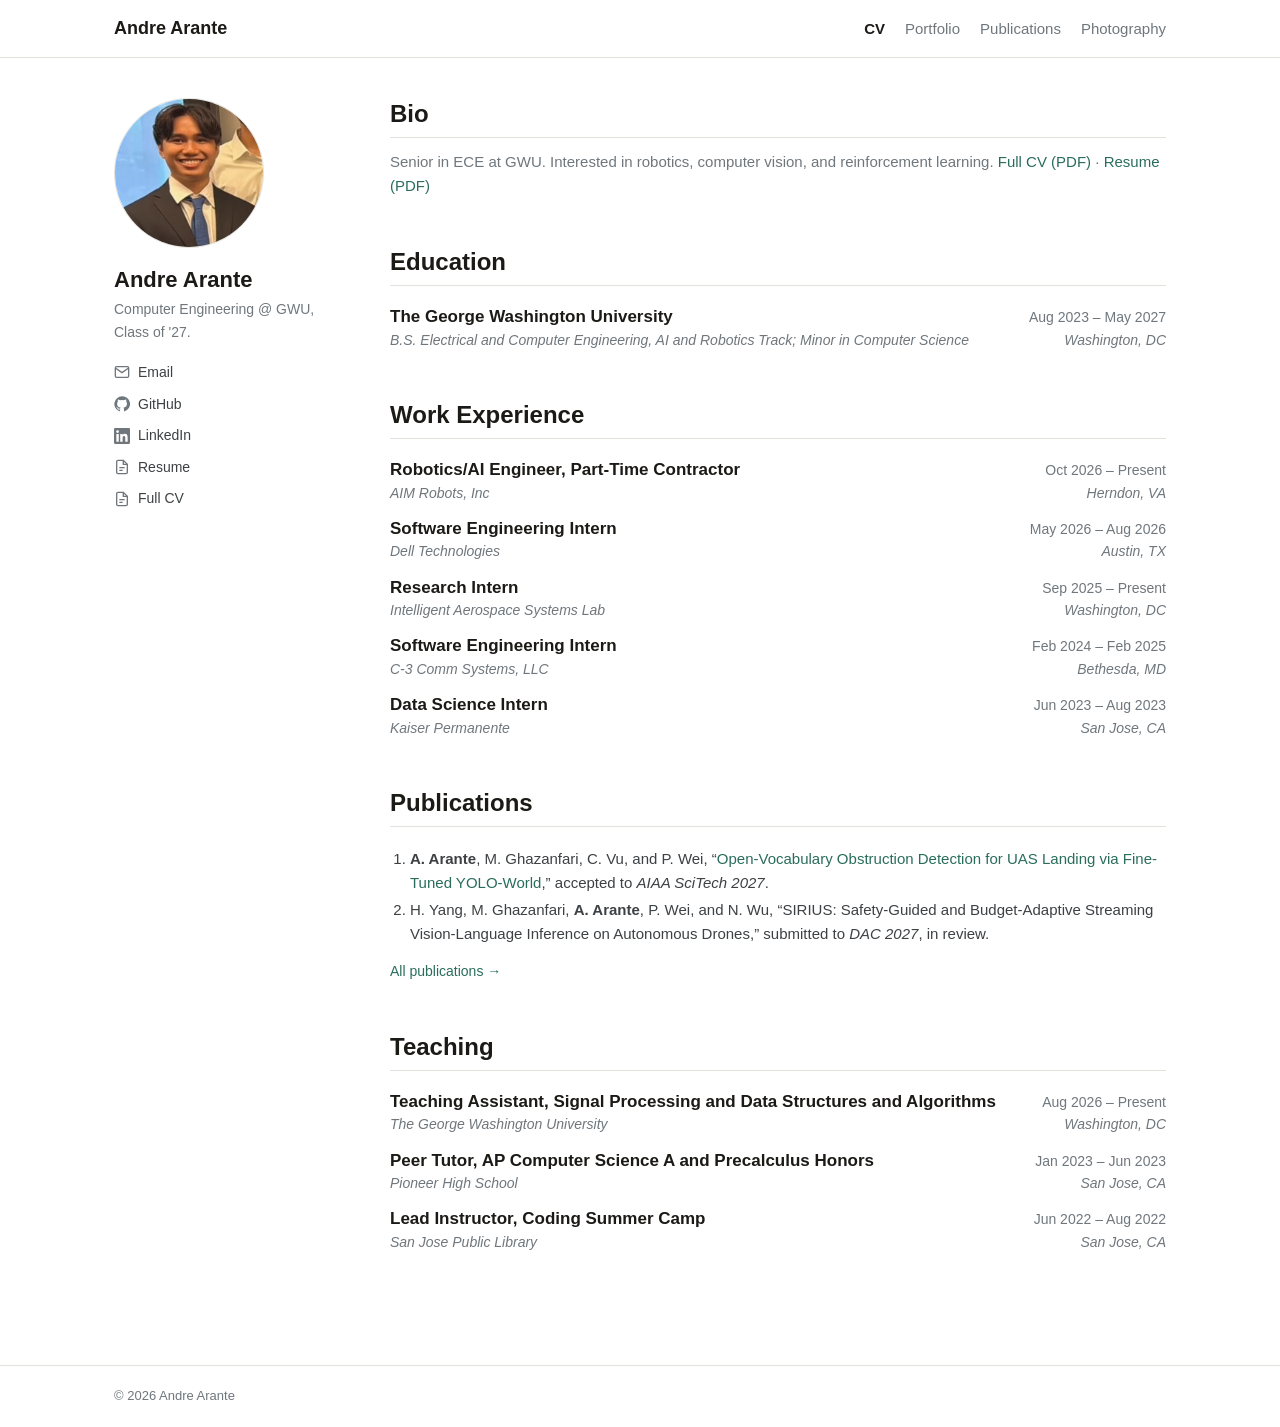
==== index.html @ ffe546f9 "Remove M.S. entry from CV education Co-Authored-By: Claude Opus 5.5 <noreply@anthropic.com>" ====
<!DOCTYPE html>
<html lang="en">
<head>
<meta charset="UTF-8">
<meta name="viewport" content="width=device-width, initial-scale=1.0">
<title>Andre Arante</title>
<meta name="description" content="Andre Arante: CV. Electrical & Computer Engineering at GWU; robot learning, computer vision, and reinforcement learning.">
<script src="assets/theme.js"></script>
<link rel="stylesheet" href="assets/site.css">
</head>
<body>

<nav>
  <div class="nav-inner">
    <a class="nav-name" href="./">Andre Arante</a>
    <ul class="nav-links">
      <li><a href="./" aria-current="page">CV</a></li>
      <li><a href="portfolio.html">Portfolio</a></li>
      <li><a href="publications.html">Publications</a></li>
      <li><a href="photography.html">Photography</a></li>
    </ul>
  </div>
</nav>

<div class="page">
  <aside class="sidebar">
    <!-- Drop a square photo at assets/headshot.jpg and it replaces the initials. -->
    <div class="avatar"><img src="assets/headshot.jpg" alt="Andre Arante" onerror="this.remove()"><span>AA</span></div>
    <h3 class="author-name">Andre Arante</h3>
    <p class="author-bio">Computer Engineering @ GWU, Class of '27.</p>
    <ul class="author-links">
      <li><a href="mailto:andrearante12@gmail.com"><svg viewBox="0 0 24 24" fill="none" stroke="currentColor" stroke-width="2"><rect x="2" y="4" width="20" height="16" rx="2"/><path d="M22 6l-10 7L2 6"/></svg>Email</a></li>
      <li><a href="https://github.com/andrearante12" target="_blank" rel="noopener"><svg viewBox="0 0 24 24" fill="currentColor"><path d="M12 .5a11.5 11.5 0 00-3.64 22.41c.58.1.79-.25.79-.56v-2c-3.2.7-3.88-1.37-3.88-1.37-.52-1.33-1.28-1.69-1.28-1.69-1.05-.72.08-.7.08-.7 1.16.08 1.77 1.19 1.77 1.19 1.03 1.77 2.7 1.26 3.36.96.1-.75.4-1.26.73-1.55-2.55-.29-5.24-1.28-5.24-5.69 0-1.26.45-2.29 1.19-3.1-.12-.29-.52-1.46.11-3.05 0 0 .97-.31 3.17 1.18a11 11 0 015.77 0c2.2-1.49 3.17-1.18 3.17-1.18.63 1.59.23 2.76.11 3.05.74.81 1.19 1.84 1.19 3.1 0 4.42-2.7 5.4-5.26 5.68.41.36.78 1.06.78 2.14v3.17c0 .31.21.67.8.56A11.5 11.5 0 0012 .5z"/></svg>GitHub</a></li>
      <li><a href="https://www.linkedin.com/in/andre-arante" target="_blank" rel="noopener"><svg viewBox="0 0 24 24" fill="currentColor"><path d="M20.45 20.45h-3.56v-5.57c0-1.33-.02-3.04-1.85-3.04-1.85 0-2.14 1.45-2.14 2.94v5.67H9.35V9h3.41v1.56h.05c.48-.9 1.64-1.85 3.37-1.85 3.6 0 4.27 2.37 4.27 5.46v6.28zM5.34 7.43a2.06 2.06 0 110-4.13 2.06 2.06 0 010 4.13zM7.12 20.45H3.56V9h3.56v11.45zM22.22 0H1.77C.79 0 0 .77 0 1.73v20.54C0 23.23.79 24 1.77 24h20.45c.98 0 1.78-.77 1.78-1.73V1.73C24 .77 23.2 0 22.22 0z"/></svg>LinkedIn</a></li>
      <li><a href="resume/resume.pdf?v=28ce06a" target="_blank" rel="noopener"><svg viewBox="0 0 24 24" fill="none" stroke="currentColor" stroke-width="2"><path d="M14 2H6a2 2 0 00-2 2v16a2 2 0 002 2h12a2 2 0 002-2V8z"/><path d="M14 2v6h6M8 13h8M8 17h5"/></svg>Resume</a></li>
      <li><a href="resume/cv.pdf?v=20261120" target="_blank" rel="noopener"><svg viewBox="0 0 24 24" fill="none" stroke="currentColor" stroke-width="2"><path d="M14 2H6a2 2 0 00-2 2v16a2 2 0 002 2h12a2 2 0 002-2V8z"/><path d="M14 2v6h6M8 13h8M8 17h5"/></svg>Full CV</a></li>
    </ul>
  </aside>

  <main>
    <section>
      <h1 class="section-title">Bio</h1>
      <p class="cv-lead">Senior in ECE at GWU. Interested in robotics, computer vision, and reinforcement learning. <a href="resume/cv.pdf?v=20261120" target="_blank" rel="noopener">Full CV (PDF)</a> · <a href="resume/resume.pdf?v=28ce06a" target="_blank" rel="noopener">Resume (PDF)</a></p>
    </section>

    <section>
      <h2 class="section-title">Education</h2>
      <div class="cv-entry">
        <div class="cv-head"><h3 class="cv-title">The George Washington University</h3><span class="cv-date">Aug 2023 – May 2027</span></div>
        <p class="cv-sub"><span>B.S. Electrical and Computer Engineering, AI and Robotics Track; Minor in Computer Science</span><span>Washington, DC</span></p>
      </div>
    </section>

    <section>
      <h2 class="section-title">Work Experience</h2>
      <div class="cv-entry">
        <div class="cv-head"><h3 class="cv-title">Robotics/AI Engineer, Part-Time Contractor</h3><span class="cv-date">Oct 2026 – Present</span></div>
        <p class="cv-sub"><span>AIM Robots, Inc</span><span>Herndon, VA</span></p>
      </div>
      <div class="cv-entry">
        <div class="cv-head"><h3 class="cv-title">Software Engineering Intern</h3><span class="cv-date">May 2026 – Aug 2026</span></div>
        <p class="cv-sub"><span>Dell Technologies</span><span>Austin, TX</span></p>
      </div>
      <div class="cv-entry">
        <div class="cv-head"><h3 class="cv-title">Research Intern</h3><span class="cv-date">Sep 2025 – Present</span></div>
        <p class="cv-sub"><span>Intelligent Aerospace Systems Lab</span><span>Washington, DC</span></p>
      </div>
      <div class="cv-entry">
        <div class="cv-head"><h3 class="cv-title">Software Engineering Intern</h3><span class="cv-date">Feb 2024 – Feb 2025</span></div>
        <p class="cv-sub"><span>C-3 Comm Systems, LLC</span><span>Bethesda, MD</span></p>
      </div>
      <div class="cv-entry">
        <div class="cv-head"><h3 class="cv-title">Data Science Intern</h3><span class="cv-date">Jun 2023 – Aug 2023</span></div>
        <p class="cv-sub"><span>Kaiser Permanente</span><span>San Jose, CA</span></p>
      </div>
    </section>

    <section>
      <h2 class="section-title">Publications</h2>
      <ol class="cv-entry" style="padding-left:20px;font-size:15px">
        <li><b>A. Arante</b>, M. Ghazanfari, C. Vu, and P. Wei, “<a href="projects/uas-detection.html">Open-Vocabulary Obstruction Detection for UAS Landing via Fine-Tuned YOLO-World</a>,” accepted to <i>AIAA SciTech 2027</i>.</li>
        <li>H. Yang, M. Ghazanfari, <b>A. Arante</b>, P. Wei, and N. Wu, “SIRIUS: Safety-Guided and Budget-Adaptive Streaming Vision-Language Inference on Autonomous Drones,” submitted to <i>DAC 2027</i>, in review.</li>
      </ol>
      <p class="more"><a href="publications.html">All publications →</a></p>
    </section>

    <section>
      <h2 class="section-title">Teaching</h2>
      <div class="cv-entry">
        <div class="cv-head"><h3 class="cv-title">Teaching Assistant, Signal Processing and Data Structures and Algorithms</h3><span class="cv-date">Aug 2026 – Present</span></div>
        <p class="cv-sub"><span>The George Washington University</span><span>Washington, DC</span></p>
      </div>
      <div class="cv-entry">
        <div class="cv-head"><h3 class="cv-title">Peer Tutor, AP Computer Science A and Precalculus Honors</h3><span class="cv-date">Jan 2023 – Jun 2023</span></div>
        <p class="cv-sub"><span>Pioneer High School</span><span>San Jose, CA</span></p>
      </div>
      <div class="cv-entry">
        <div class="cv-head"><h3 class="cv-title">Lead Instructor, Coding Summer Camp</h3><span class="cv-date">Jun 2022 – Aug 2022</span></div>
        <p class="cv-sub"><span>San Jose Public Library</span><span>San Jose, CA</span></p>
      </div>
    </section>
  </main>
</div>

<footer>
  <div class="nav-inner">© 2026 Andre Arante</div>
</footer>
</body>
</html>
---- assets/site.css ----
/* Shared layout for index (CV), portfolio, publications.
   Plain academic layout: masthead, sticky author sidebar, one column of
   content. Light is the default; dark is a token swap (theme.js sets
   data-theme on <html>). theme.css is NOT loaded on these pages. */
  :root {
    --bg: #ffffff;
    --text: #3d4144;
    --heading: #1c1a16;
    --muted: #6f777d;
    --border: #e4e2dc;
    --link: #2a6d5d;
    --link-hover: #9c5a22;
    --thumb-bg: #f2f0ea;
    --sans: -apple-system, BlinkMacSystemFont, "Segoe UI", Roboto, "Helvetica Neue", Arial, sans-serif;
  }
  :root[data-theme="dark"] {
    --bg: #18191b;
    --text: #d6d6d3;
    --heading: #f1eee8;
    --muted: #979b9e;
    --border: #2e3033;
    --link: #5fbfa6;
    --link-hover: #e0a463;
    --thumb-bg: #232427;
  }

  * { box-sizing: border-box; }
  html { -webkit-text-size-adjust: 100%; }
  body {
    margin: 0;
    background: var(--bg);
    color: var(--text);
    font-family: var(--sans);
    font-size: 16px;
    line-height: 1.6;
  }
  a { color: var(--link); text-decoration: none; }
  a:hover { color: var(--link-hover); text-decoration: underline; }
  img, video { max-width: 100%; display: block; }

  /* ── masthead ── */
  nav {
    border-bottom: 1px solid var(--border);
    position: sticky; top: 0; z-index: 10;
    background: var(--bg);
  }
  .nav-inner {
    max-width: 1100px; margin: 0 auto; padding: 14px 24px;
    display: flex; align-items: center; gap: 24px; flex-wrap: wrap;
  }
  .nav-name { font-size: 18px; font-weight: 700; color: var(--heading); margin-right: auto; }
  .nav-links { list-style: none; margin: 0; padding: 0; display: flex; align-items: center; gap: 20px; flex-wrap: wrap; }
  .nav-links a { color: var(--muted); font-size: 15px; }
  .nav-links a:hover { color: var(--heading); text-decoration: none; }
  .nav-links a[aria-current="page"] { color: var(--heading); font-weight: 600; }
  .theme-toggle {
    display: inline-flex; align-items: center; gap: 6px;
    background: none; border: 1px solid var(--border); border-radius: 4px;
    color: var(--muted); font: inherit; font-size: 13px; padding: 3px 9px; cursor: pointer;
  }
  .theme-toggle:hover { color: var(--heading); }
  .theme-toggle svg { width: 14px; height: 14px; }

  /* ── page ── */
  .page {
    max-width: 1100px; margin: 0 auto; padding: 40px 24px 64px;
    display: grid; grid-template-columns: 220px 1fr; gap: 56px;
  }

  .sidebar { position: sticky; top: 88px; align-self: start; }
  .avatar {
    width: 150px; height: 150px; border-radius: 50%; overflow: hidden;
    border: 1px solid var(--border); background: var(--thumb-bg);
    display: grid; place-items: center;
    font-size: 44px; font-weight: 600; color: var(--muted); letter-spacing: 0.02em;
  }
  .avatar img { width: 100%; height: 100%; object-fit: cover; }
  .avatar img ~ span { display: none; }
  .author-name { font-size: 22px; color: var(--heading); margin: 18px 0 4px; }
  .author-bio { font-size: 14px; color: var(--muted); margin: 0 0 18px; }
  .author-links { list-style: none; padding: 0; margin: 0; font-size: 14px; }
  .author-links li { margin: 6px 0; }
  .author-links a { color: var(--text); display: inline-flex; align-items: center; gap: 8px; }
  .author-links a:hover { color: var(--link-hover); }
  .author-links svg { width: 16px; height: 16px; color: var(--muted); flex: none; }

  main { min-width: 0; }
  section { margin-bottom: 48px; }
  h1, h2, h3 { color: var(--heading); line-height: 1.3; }
  .section-title {
    font-size: 24px; font-weight: 600; margin: 0 0 20px;
    padding-bottom: 8px; border-bottom: 1px solid var(--border);
  }
  .about p { margin: 0 0 14px; }

  .pub-title { font-size: 18px; font-weight: 600; margin: 0 0 4px; }
  .pub-meta { font-size: 14px; color: var(--muted); margin: 0 0 8px; }
  .pub-desc { font-size: 15px; margin: 0; }

  .item { padding: 22px 0; border-bottom: 1px solid var(--border); }
  .item:first-of-type { padding-top: 0; }
  .item:last-child { border-bottom: 0; }
  .item-title { font-size: 20px; font-weight: 600; margin: 0 0 2px; }
  .item-context { font-size: 14px; color: var(--muted); margin: 0 0 8px; }
  .item-status { font-size: 12px; border: 1px solid var(--border); border-radius: 3px; padding: 0 6px; margin-left: 6px; }
  .item-desc { font-size: 15px; margin: 0 0 12px; }
  .item-links { font-size: 14px; margin: 0 0 14px; }
  .item-links a + a::before { content: "·"; color: var(--muted); margin: 0 8px; display: inline-block; }
  .item-thumb {
    width: 60%; border-radius: 4px; border: 1px solid var(--border);
    background: var(--thumb-bg); aspect-ratio: 16 / 10; object-fit: cover;
  }

  /* ── CV entries (index.html) ── */
  .cv-lead { font-size: 15px; color: var(--muted); margin: -8px 0 32px; }
  .cv-entry { margin: 0 0 14px; }
  .cv-entry:last-child { margin-bottom: 0; }
  .cv-head { display: flex; justify-content: space-between; gap: 16px; align-items: baseline; }
  .cv-title { font-size: 17px; font-weight: 600; color: var(--heading); margin: 0; }
  .cv-date { font-size: 14px; color: var(--muted); white-space: nowrap; }
  .cv-sub { display: flex; justify-content: space-between; gap: 16px; font-size: 14px; color: var(--muted); font-style: italic; margin: 0; }
  .cv-entry ul { margin: 0; padding-left: 20px; font-size: 15px; }
  .cv-entry li { margin: 3px 0; }
  .cv-skills { margin: 0; font-size: 15px; }
  .cv-skills dt { font-weight: 600; color: var(--heading); }
  .cv-skills dd { margin: 0 0 10px; }
  .more { font-size: 14px; margin: 12px 0 0; }

  footer {
    border-top: 1px solid var(--border); color: var(--muted); font-size: 13px;
  }
  footer .nav-inner { padding: 20px 24px; }

  @media (max-width: 800px) {
    .page { grid-template-columns: 1fr; gap: 32px; padding-top: 28px; }
    .sidebar { position: static; display: grid; grid-template-columns: 96px 1fr; gap: 0 18px; align-items: center; }
    .avatar { width: 96px; height: 96px; font-size: 30px; grid-row: span 2; }
    .author-name { margin-top: 0; }
    .author-bio { margin-bottom: 0; }
    .author-links { grid-column: 1 / -1; display: flex; flex-wrap: wrap; gap: 4px 18px; margin-top: 16px; }
    .item-thumb { width: 100%; }
    .cv-head, .cv-sub { flex-direction: column; gap: 0; }
    .nav-inner { gap: 10px 20px; }
  }

  /* ── project detail page ── */
  .page-article { display: block; max-width: 760px; }
  .back-link { display: inline-block; font-size: 14px; color: var(--muted); margin-bottom: 28px; }
  .back-link:hover { color: var(--link-hover); }
  .project-title { font-size: 30px; font-weight: 700; color: var(--heading); margin: 0 0 6px; line-height: 1.25; }
  .project-meta { font-size: 14px; color: var(--muted); margin: 0 0 36px; }
  .status-badge { font-size: 12px; border: 1px solid var(--border); border-radius: 3px; padding: 0 6px; margin-left: 8px; }
  .pp-block { margin-bottom: 36px; }
  .pp-para { font-size: 15px; margin: 0 0 14px; }
  .pp-para:last-child { margin-bottom: 0; }
  .pp-gallery { display: grid; grid-template-columns: 1fr 1fr; gap: 12px; }
  .pp-gallery.solo { grid-template-columns: 1fr; }
  .pp-tile { margin: 0; border: 1px solid var(--border); border-radius: 4px; background: var(--thumb-bg); overflow: hidden; }
  .pp-tile img, .pp-tile video { width: 100%; display: block; }
  .pp-tile .media-embed { position: relative; width: 100%; aspect-ratio: 16 / 9; }
  .pp-tile .media-embed iframe { position: absolute; inset: 0; width: 100%; height: 100%; border: 0; }
  .pp-tile .media-placeholder { aspect-ratio: 16 / 10; display: grid; place-items: center; text-align: center; gap: 6px; color: var(--muted); font-size: 13px; padding: 16px; }
  .pp-tile .media-placeholder .ph-icon { font-size: 22px; opacity: 0.4; }
  .highlights-list { padding-left: 20px; margin: 0; font-size: 15px; }
  .highlight-item { margin: 6px 0; list-style: none; position: relative; padding-left: 16px; }
  .highlight-item::before { content: "–"; position: absolute; left: 0; color: var(--muted); }
  .stack-tags { display: flex; flex-wrap: wrap; gap: 8px; }
  .stack-tag { font-size: 13px; color: var(--muted); border: 1px solid var(--border); border-radius: 3px; padding: 2px 8px; }
  .project-actions { font-size: 14px; }
  .action-btn { color: var(--link); display: inline-flex; align-items: center; gap: 6px; }
  .action-btn + .action-btn { margin-left: 18px; }
  .action-btn svg { width: 14px; height: 14px; }
  .project-prev-next { display: flex; justify-content: space-between; gap: 16px; border-top: 1px solid var(--border); padding-top: 20px; margin-top: 44px; font-size: 14px; }
  .prev-next-link { color: var(--muted); display: flex; align-items: center; gap: 8px; max-width: 48%; }
  .prev-next-link:hover { color: var(--heading); }
  .prev-next-link.next { margin-left: auto; text-align: right; flex-direction: row-reverse; }

  @media (max-width: 600px) {
    .pp-gallery { grid-template-columns: 1fr; }
    .project-prev-next { flex-direction: column; gap: 12px; }
    .prev-next-link, .prev-next-link.next { max-width: 100%; }
  }

  /* ── photography page ── */
  .photo-hero { padding: 40px 0 24px; border-bottom: 1px solid var(--border); margin-bottom: 24px; }
  .photo-hero h1.section-title { border-bottom: 0; padding-bottom: 0; margin-bottom: 8px; }
  .photo-hero p { font-size: 15px; color: var(--muted); margin: 0; max-width: 520px; }
  .photo-count { margin-top: 14px; font-size: 13px; color: var(--muted); }
  .filter-bar { display: flex; flex-wrap: wrap; align-items: center; gap: 6px; margin-bottom: 24px; }
  .filter-btn { font: inherit; font-size: 13px; color: var(--muted); background: none; border: 1px solid var(--border); border-radius: 4px; padding: 5px 12px; cursor: pointer; }
  .filter-btn:hover { color: var(--heading); }
  .filter-btn.active { color: var(--heading); background: var(--thumb-bg); border-color: var(--heading); }
  .shuffle-btn { margin-left: auto; display: inline-flex; align-items: center; }
  .masonry { columns: 3; column-gap: 14px; }
  .photo-item { break-inside: avoid; margin-bottom: 14px; border-radius: 4px; overflow: hidden; cursor: pointer; display: block; border: 1px solid var(--border); background: var(--thumb-bg); }
  .photo-item.hidden { display: none; }
  .photo-item img { width: 100%; display: block; transition: transform 0.3s ease; }
  .photo-item:hover img { transform: scale(1.02); }
  .photo-overlay { padding: 8px 10px; border-top: 1px solid var(--border); background: var(--bg); }
  .photo-overlay-title { font-size: 13px; font-weight: 600; color: var(--heading); }
  .photo-overlay-meta { font-size: 12px; color: var(--muted); }
  .empty-state { display: none; text-align: center; padding: 60px 0; color: var(--muted); font-size: 14px; }
  .empty-state.visible { display: block; }
  .lightbox { position: fixed; inset: 0; z-index: 300; background: rgba(0,0,0,0.85); display: flex; align-items: center; justify-content: center; opacity: 0; pointer-events: none; transition: opacity 0.2s ease; }
  .lightbox.active { opacity: 1; pointer-events: all; }
  .lb-img-wrap { position: relative; max-width: min(90vw, 1000px); max-height: 82vh; }
  .lb-img-wrap img { max-width: 100%; max-height: 82vh; object-fit: contain; border-radius: 4px; }
  .lb-close, .lb-nav { position: fixed; border-radius: 50%; border: 1px solid rgba(255,255,255,0.25); background: rgba(0,0,0,0.4); color: #fff; cursor: pointer; display: flex; align-items: center; justify-content: center; z-index: 301; }
  .lb-close { top: 20px; right: 24px; width: 36px; height: 36px; font-size: 16px; }
  .lb-nav { top: 50%; transform: translateY(-50%); width: 44px; height: 44px; font-size: 18px; }
  .lb-prev { left: 16px; }
  .lb-next { right: 16px; }
  .lb-nav:disabled { opacity: 0.25; cursor: default; }
  .lb-caption { position: fixed; bottom: 0; left: 0; right: 0; padding: 16px 28px; background: rgba(0,0,0,0.6); display: flex; justify-content: space-between; align-items: flex-end; z-index: 301; color: #fff; }
  .lb-caption-title { font-size: 15px; font-weight: 600; }
  .lb-caption-meta { font-size: 12px; opacity: 0.75; }
  .lb-counter { font-size: 12px; opacity: 0.6; }

  @media (max-width: 1100px) { .masonry { columns: 2; } }
  @media (max-width: 600px) { .masonry { columns: 1; } }
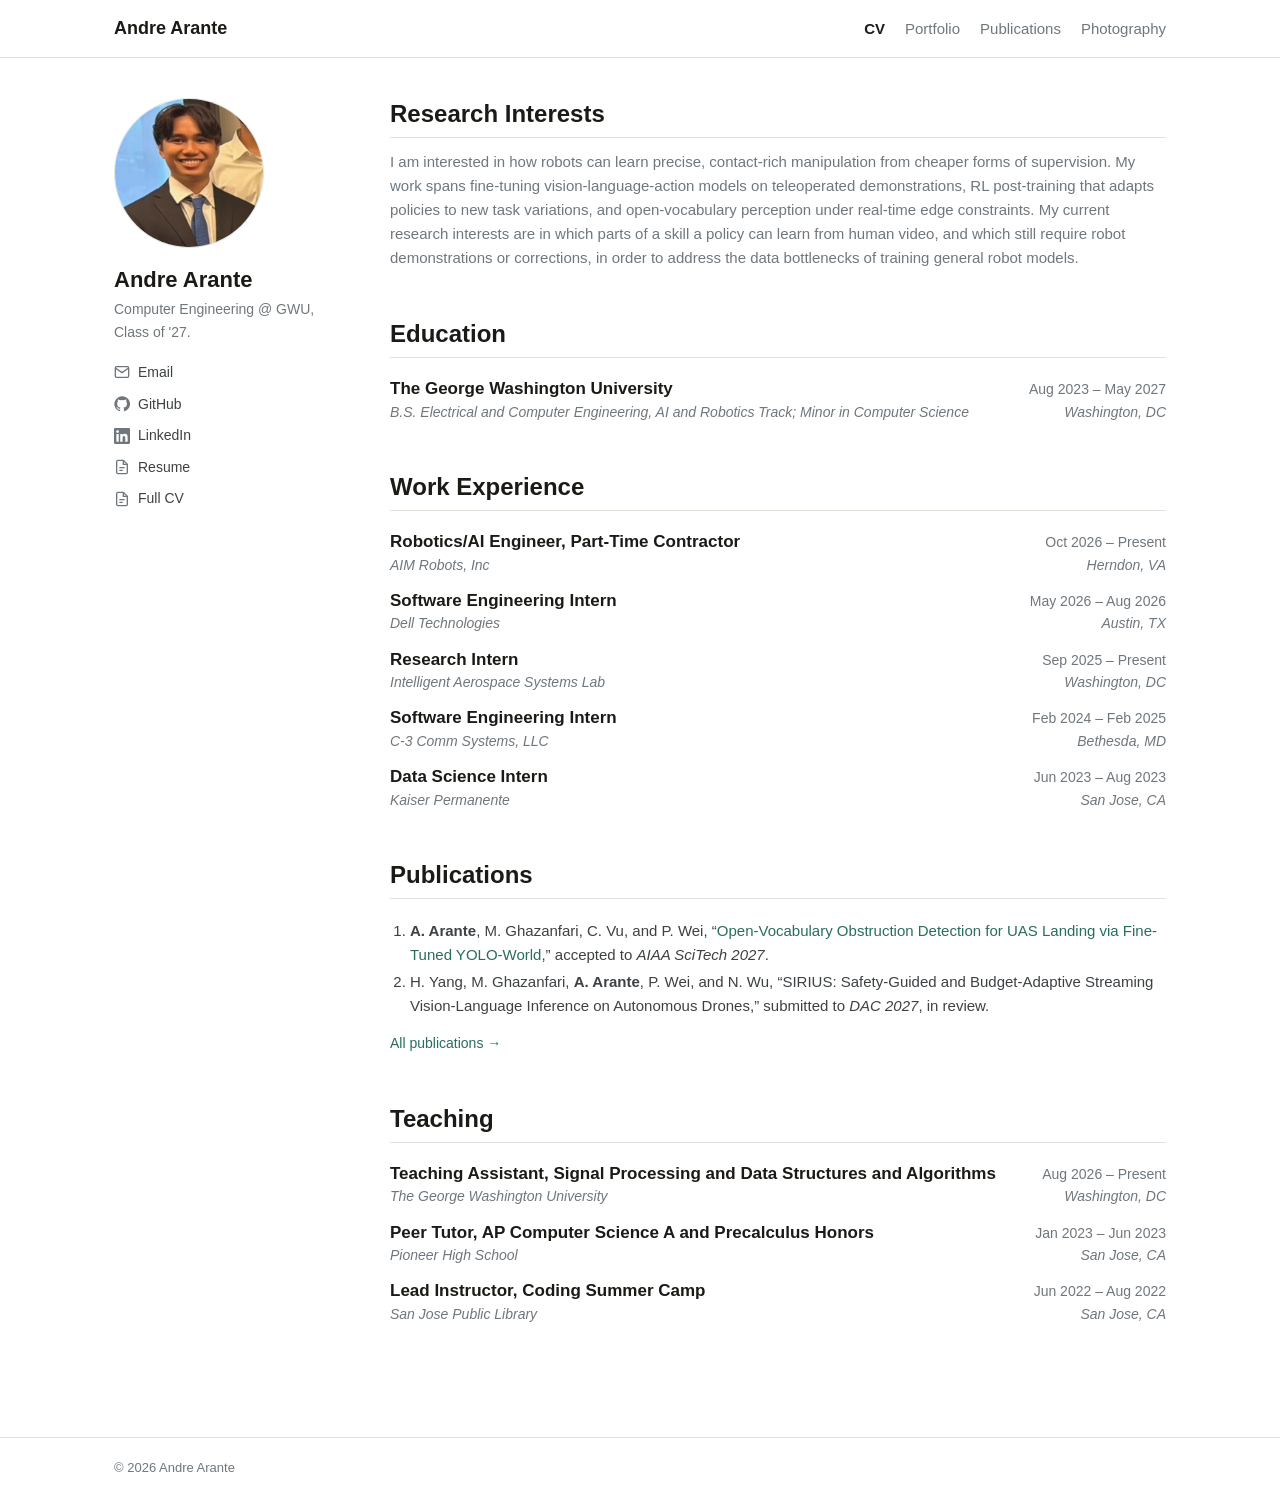
==== commit c7c0faaf: "Replace CV bio with research interests statement; drop PDF links from it Co-Authored-By: Claude Opus" ====
--- a/index.html
+++ b/index.html
@@ -39,8 +39,8 @@
 
   <main>
     <section>
-      <h1 class="section-title">Bio</h1>
-      <p class="cv-lead">Senior in ECE at GWU. Interested in robotics, computer vision, and reinforcement learning. <a href="resume/cv.pdf?v=20261120" target="_blank" rel="noopener">Full CV (PDF)</a> · <a href="resume/resume.pdf?v=28ce06a" target="_blank" rel="noopener">Resume (PDF)</a></p>
+      <h1 class="section-title">Research Interests</h1>
+      <p class="cv-lead">I am interested in how robots can learn precise, contact-rich manipulation from cheaper forms of supervision. My work spans fine-tuning vision-language-action models on teleoperated demonstrations, RL post-training that adapts policies to new task variations, and open-vocabulary perception under real-time edge constraints. My current research interests are in which parts of a skill a policy can learn from human video, and which still require robot demonstrations or corrections, in order to address the data bottlenecks of training general robot models.</p>
     </section>
 
     <section>
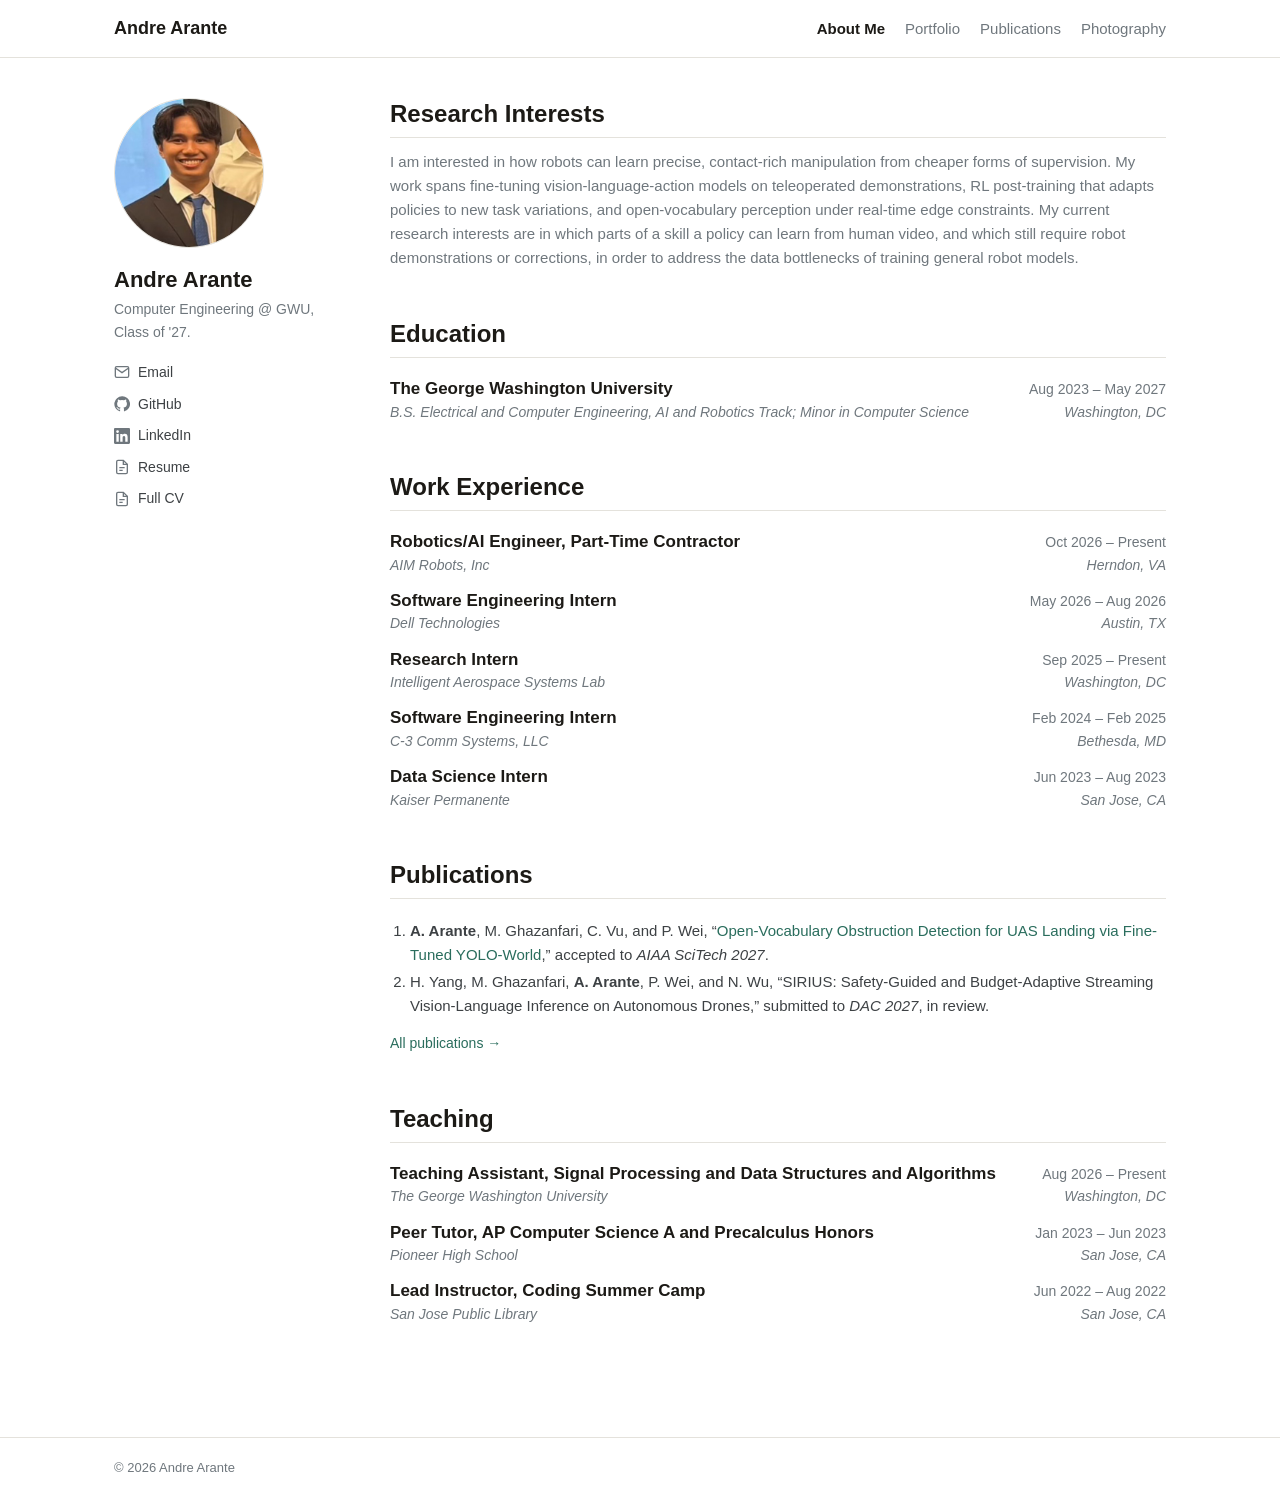
==== commit ee8a2a47: "Number publications, drop abstracts and YOLO-World link; rename CV tab to About Me Co-Authored-By: C" ====
--- a/index.html
+++ b/index.html
@@ -14,7 +14,7 @@
   <div class="nav-inner">
     <a class="nav-name" href="./">Andre Arante</a>
     <ul class="nav-links">
-      <li><a href="./" aria-current="page">CV</a></li>
+      <li><a href="./" aria-current="page">About Me</a></li>
       <li><a href="portfolio.html">Portfolio</a></li>
       <li><a href="publications.html">Publications</a></li>
       <li><a href="photography.html">Photography</a></li>
--- a/assets/site.css
+++ b/assets/site.css
@@ -93,9 +93,12 @@
   }
   .about p { margin: 0 0 14px; }
 
-  .pub-title { font-size: 18px; font-weight: 600; margin: 0 0 4px; }
-  .pub-meta { font-size: 14px; color: var(--muted); margin: 0 0 8px; }
-  .pub-desc { font-size: 15px; margin: 0; }
+  .pub-list { list-style: none; margin: 0; padding: 0; counter-reset: pub; }
+  .pub-list li { counter-increment: pub; display: grid; grid-template-columns: 2.4em 1fr; margin: 0 0 22px; }
+  .pub-list li:last-child { margin-bottom: 0; }
+  .pub-list li::before { content: "[" counter(pub) "]"; grid-row: 1 / span 2; font-size: 18px; font-weight: 600; color: var(--muted); line-height: 1.4; }
+  .pub-title { font-size: 18px; font-weight: 600; line-height: 1.4; margin: 0 0 4px; }
+  .pub-meta { font-size: 14px; color: var(--muted); margin: 0; }
 
   .item { padding: 22px 0; border-bottom: 1px solid var(--border); }
   .item:first-of-type { padding-top: 0; }
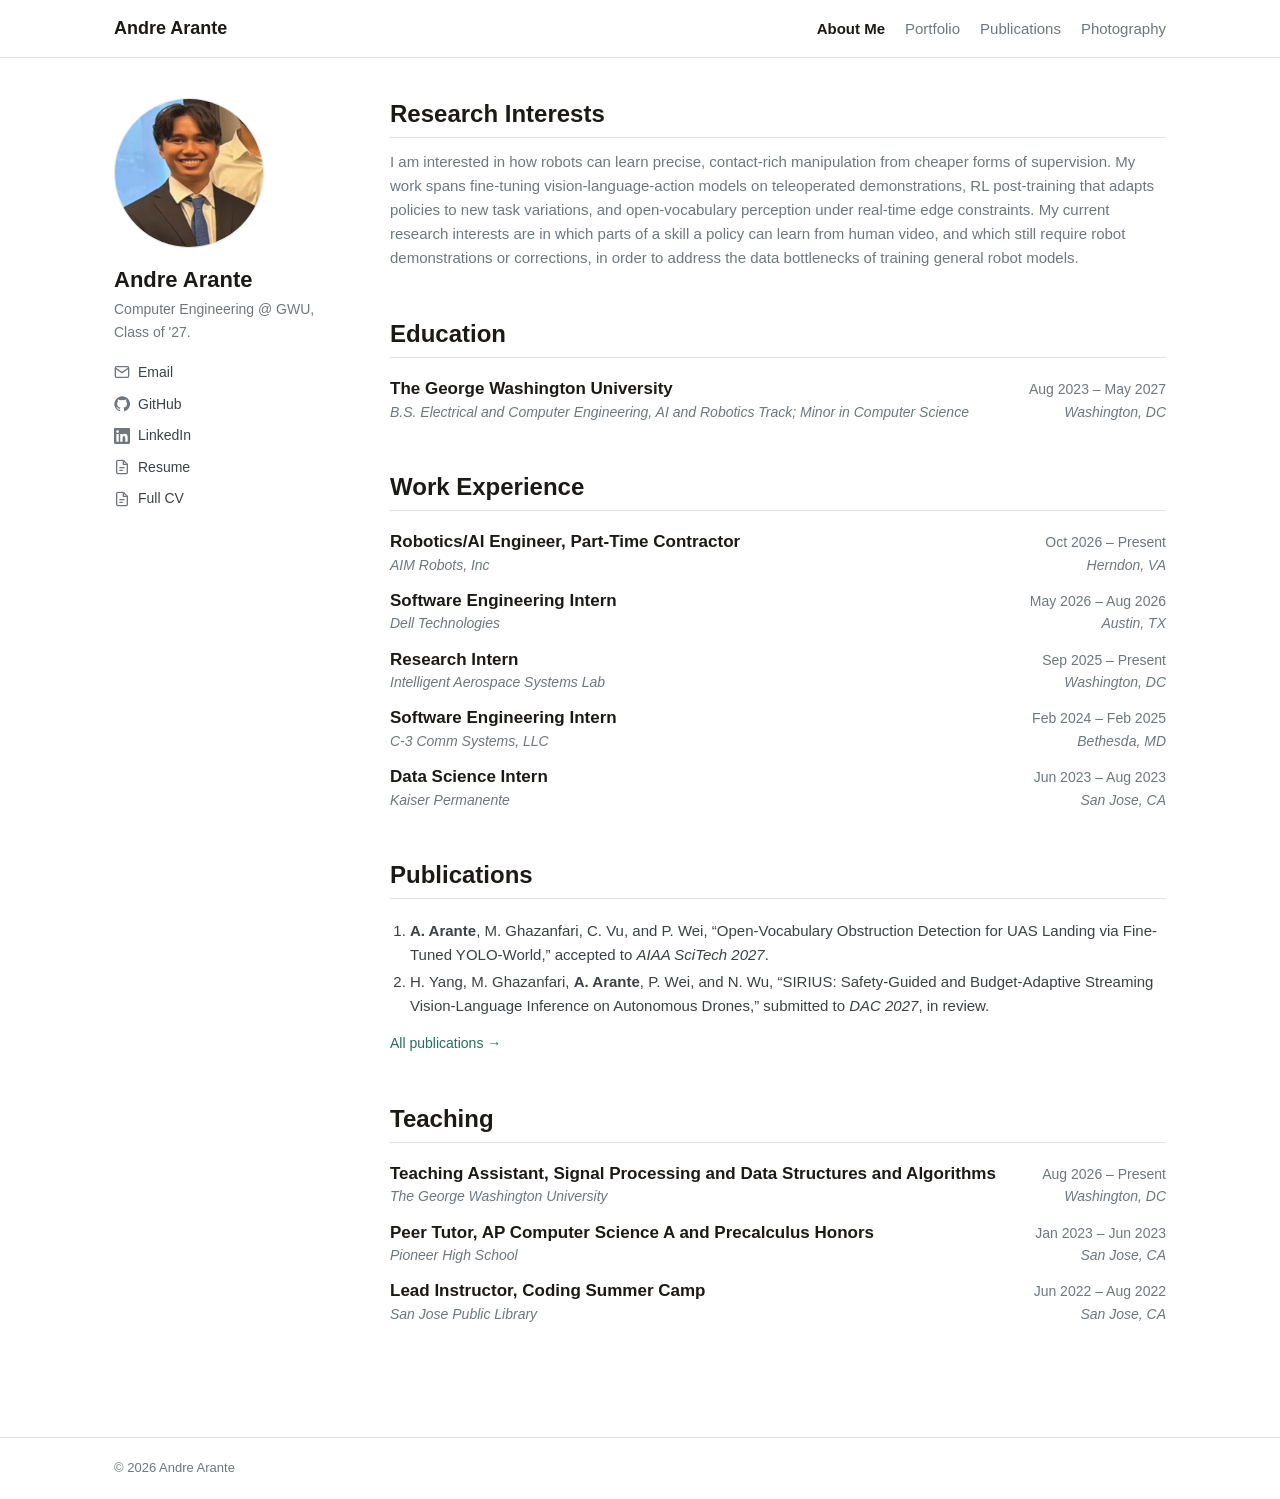
==== commit 3ff8defa: "Remove project write-up pages; GitHub is the only project link - Delete projects/*.html and assets/p" ====
--- a/index.html
+++ b/index.html
@@ -78,7 +78,7 @@
     <section>
       <h2 class="section-title">Publications</h2>
       <ol class="cv-entry" style="padding-left:20px;font-size:15px">
-        <li><b>A. Arante</b>, M. Ghazanfari, C. Vu, and P. Wei, “<a href="projects/uas-detection.html">Open-Vocabulary Obstruction Detection for UAS Landing via Fine-Tuned YOLO-World</a>,” accepted to <i>AIAA SciTech 2027</i>.</li>
+        <li><b>A. Arante</b>, M. Ghazanfari, C. Vu, and P. Wei, “Open-Vocabulary Obstruction Detection for UAS Landing via Fine-Tuned YOLO-World,” accepted to <i>AIAA SciTech 2027</i>.</li>
         <li>H. Yang, M. Ghazanfari, <b>A. Arante</b>, P. Wei, and N. Wu, “SIRIUS: Safety-Guided and Budget-Adaptive Streaming Vision-Language Inference on Autonomous Drones,” submitted to <i>DAC 2027</i>, in review.</li>
       </ol>
       <p class="more"><a href="publications.html">All publications →</a></p>
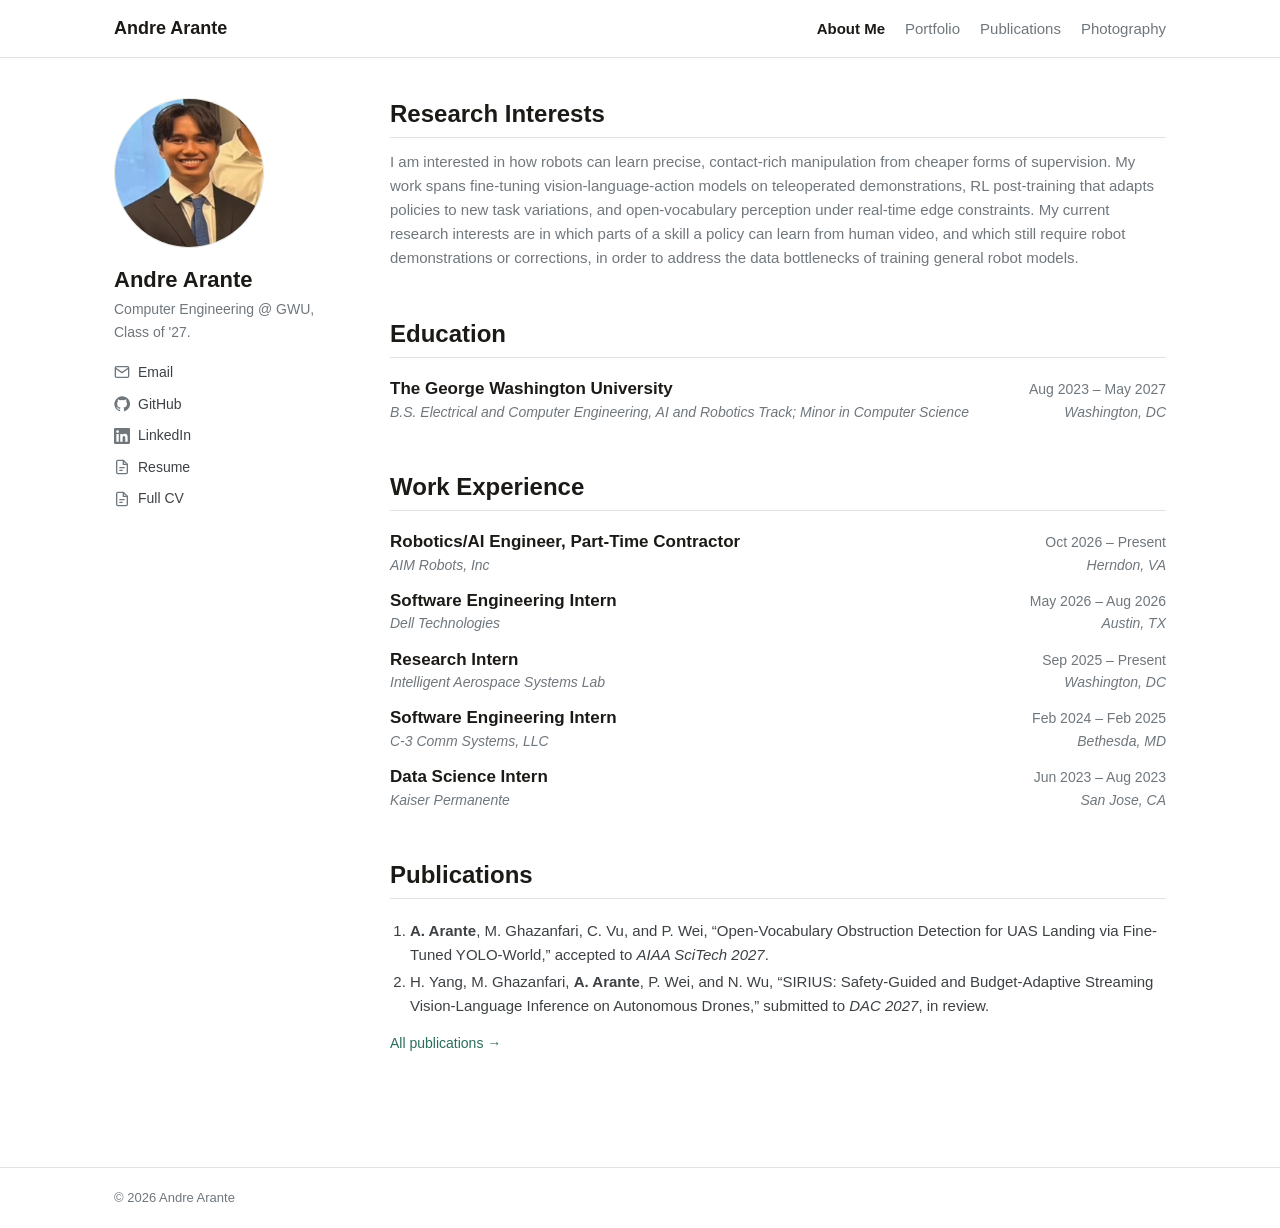
==== commit ee6215e1: "CV: remove Teaching section Co-Authored-By: Claude Opus 5.5 <noreply@anthropic.com>" ====
--- a/index.html
+++ b/index.html
@@ -6,7 +6,7 @@
 <title>Andre Arante</title>
 <meta name="description" content="Andre Arante: CV. Electrical & Computer Engineering at GWU; robot learning, computer vision, and reinforcement learning.">
 <script src="assets/theme.js"></script>
-<link rel="stylesheet" href="assets/site.css">
+<link rel="stylesheet" href="assets/site.css?v=20261121">
 </head>
 <body>
 
@@ -83,22 +83,6 @@
       </ol>
       <p class="more"><a href="publications.html">All publications →</a></p>
     </section>
-
-    <section>
-      <h2 class="section-title">Teaching</h2>
-      <div class="cv-entry">
-        <div class="cv-head"><h3 class="cv-title">Teaching Assistant, Signal Processing and Data Structures and Algorithms</h3><span class="cv-date">Aug 2026 – Present</span></div>
-        <p class="cv-sub"><span>The George Washington University</span><span>Washington, DC</span></p>
-      </div>
-      <div class="cv-entry">
-        <div class="cv-head"><h3 class="cv-title">Peer Tutor, AP Computer Science A and Precalculus Honors</h3><span class="cv-date">Jan 2023 – Jun 2023</span></div>
-        <p class="cv-sub"><span>Pioneer High School</span><span>San Jose, CA</span></p>
-      </div>
-      <div class="cv-entry">
-        <div class="cv-head"><h3 class="cv-title">Lead Instructor, Coding Summer Camp</h3><span class="cv-date">Jun 2022 – Aug 2022</span></div>
-        <p class="cv-sub"><span>San Jose Public Library</span><span>San Jose, CA</span></p>
-      </div>
-    </section>
   </main>
 </div>
 
--- a/assets/site.css
+++ b/assets/site.css
@@ -107,12 +107,16 @@
   .item-context { font-size: 14px; color: var(--muted); margin: 0 0 8px; }
   .item-status { font-size: 12px; border: 1px solid var(--border); border-radius: 3px; padding: 0 6px; margin-left: 6px; }
   .item-desc { font-size: 15px; margin: 0 0 12px; }
+  .item-desc:has(+ .item-based) { margin-bottom: 4px; }
+  .item-based { font-size: 14px; color: var(--muted); margin: 0 0 12px; }
   .item-links { font-size: 14px; margin: 0 0 14px; }
   .item-links a + a::before { content: "·"; color: var(--muted); margin: 0 8px; display: inline-block; }
   .item-thumb {
     width: 60%; border-radius: 4px; border: 1px solid var(--border);
     background: var(--thumb-bg); aspect-ratio: 16 / 10; object-fit: cover;
   }
+  /* filmed vertically: show the whole frame at its own shape instead of a 16:10 crop */
+  .item-thumb.portrait { width: auto; max-width: 100%; height: min(70vh, 480px); aspect-ratio: auto; object-fit: contain; }
 
   /* ── CV entries (index.html) ── */
   .cv-lead { font-size: 15px; color: var(--muted); margin: -8px 0 32px; }
@@ -127,6 +131,18 @@
   .cv-skills { margin: 0; font-size: 15px; }
   .cv-skills dt { font-weight: 600; color: var(--heading); }
   .cv-skills dd { margin: 0 0 10px; }
+  .car-nav { display: flex; align-items: center; gap: 4px; margin: 0 0 8px; font-size: 13px; color: var(--muted); min-width: 0; }
+  .car-nav[hidden], .car-slide[hidden] { display: none; }
+  .car-nav button {
+    -webkit-appearance: none; appearance: none; margin: 0; line-height: 1;
+    font: inherit; min-width: 26px; height: 26px; padding: 0 6px; cursor: pointer;
+    border: 1px solid var(--border); border-radius: 3px; background: transparent; color: var(--text);
+  }
+  .car-nav button:hover { border-color: var(--muted); }
+  .car-nav button[aria-current="true"] { background: var(--heading); border-color: var(--heading); color: var(--bg); }
+  .car-nav button + .car-label { margin-left: 8px; }
+  .car-label { min-width: 0; overflow: hidden; text-overflow: ellipsis; white-space: nowrap; }
+
   .more { font-size: 14px; margin: 12px 0 0; }
 
   footer {
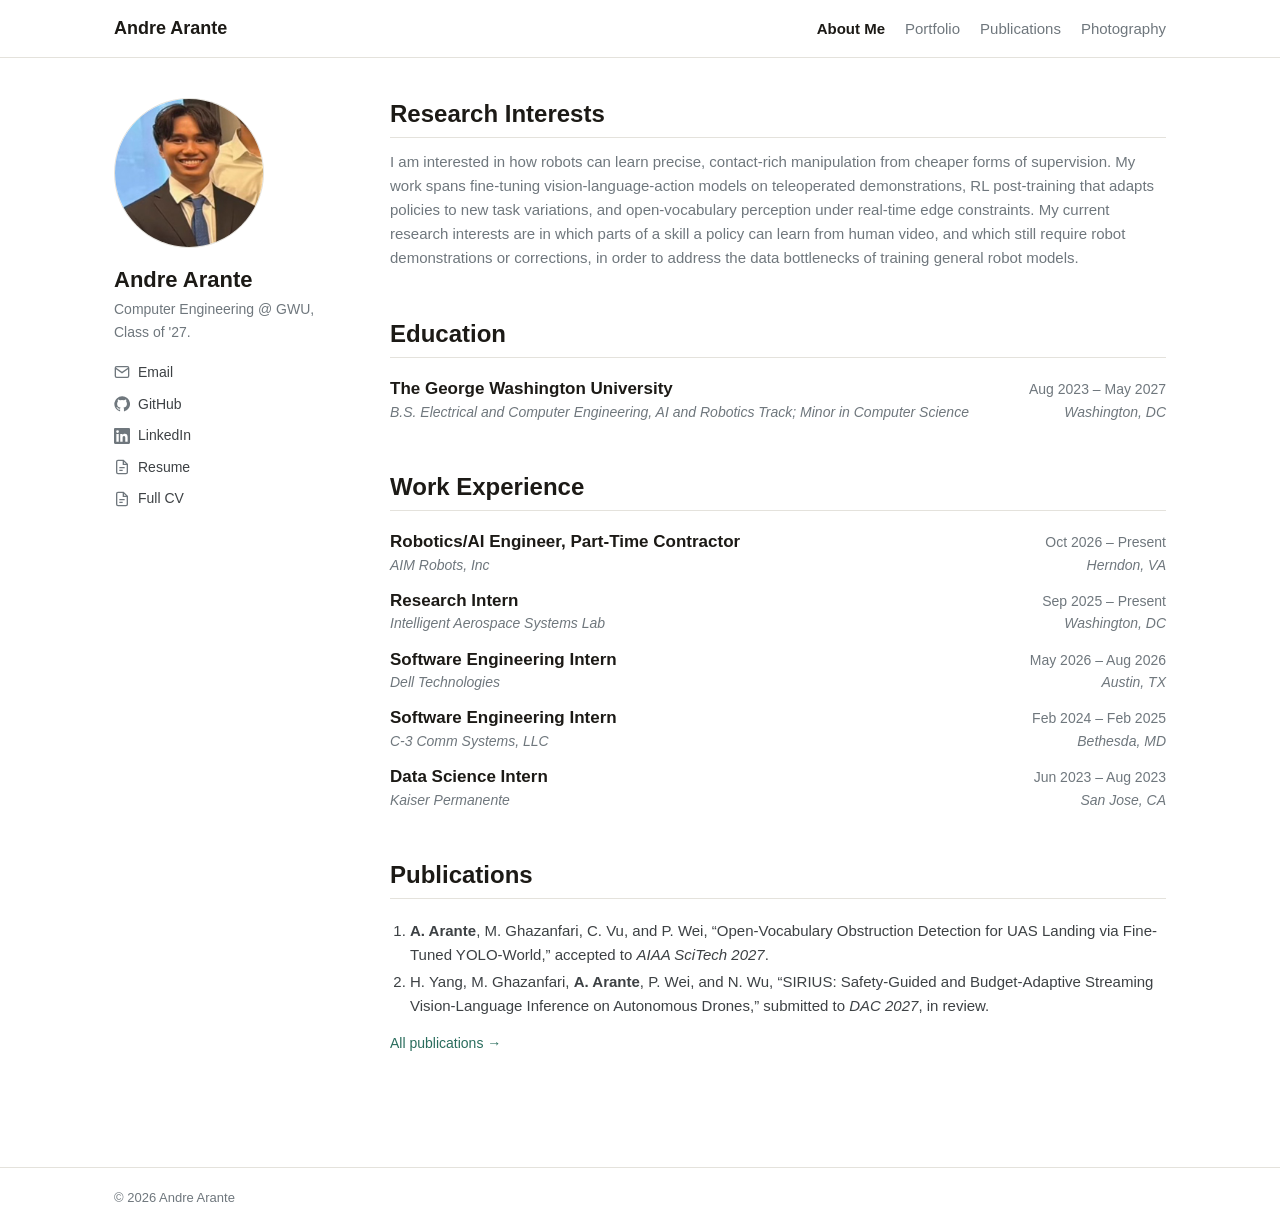
==== commit feb79444: "Update resume: new layout, TA line, Kaiser role, SIRIUS paper, revised bullets/skills Sync resume.te" ====
--- a/index.html
+++ b/index.html
@@ -58,12 +58,12 @@
         <p class="cv-sub"><span>AIM Robots, Inc</span><span>Herndon, VA</span></p>
       </div>
       <div class="cv-entry">
+        <div class="cv-head"><h3 class="cv-title">Research Intern</h3><span class="cv-date">Sep 2025 – Present</span></div>
+        <p class="cv-sub"><span>Intelligent Aerospace Systems Lab</span><span>Washington, DC</span></p>
+      </div>
+      <div class="cv-entry">
         <div class="cv-head"><h3 class="cv-title">Software Engineering Intern</h3><span class="cv-date">May 2026 – Aug 2026</span></div>
         <p class="cv-sub"><span>Dell Technologies</span><span>Austin, TX</span></p>
-      </div>
-      <div class="cv-entry">
-        <div class="cv-head"><h3 class="cv-title">Research Intern</h3><span class="cv-date">Sep 2025 – Present</span></div>
-        <p class="cv-sub"><span>Intelligent Aerospace Systems Lab</span><span>Washington, DC</span></p>
       </div>
       <div class="cv-entry">
         <div class="cv-head"><h3 class="cv-title">Software Engineering Intern</h3><span class="cv-date">Feb 2024 – Feb 2025</span></div>
